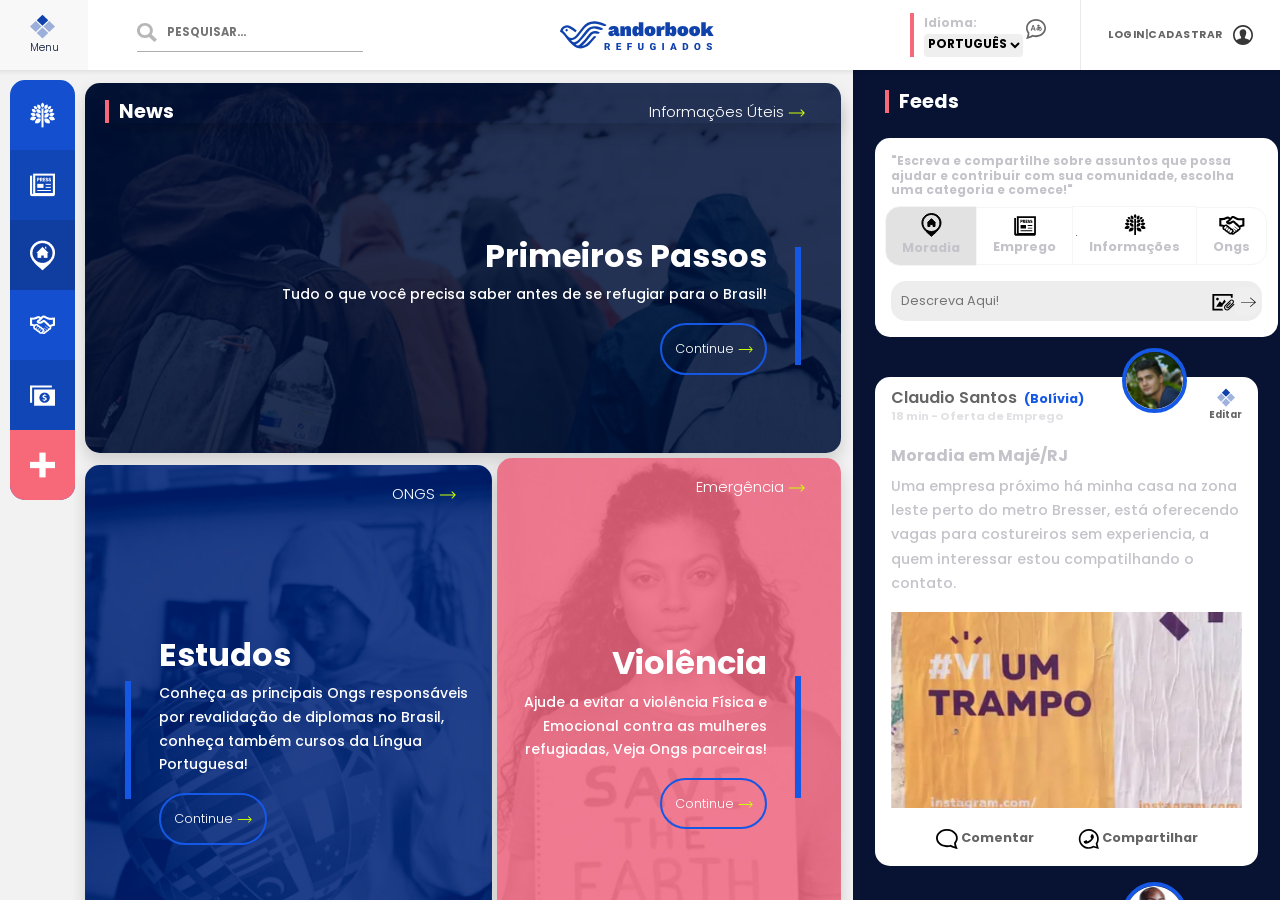
==== index.html @ 61872779 "save" ====
<!DOCTYPE html>
<html lang="pt-br">

<head>
    <meta charset="UTF-8">
    <meta http-equiv="X-UA-Compatible" content="IE=edge">
    <meta name="viewport" content="width=device-width, initial-scale=1.0">

    <link rel="icon" href="img/logotipo-icon.svg" type="image/x-icon">

    <!-- Bootstrap -->
    <script src="https://cdn.jsdelivr.net/npm/bootstrap@5.1.3/dist/js/bootstrap.min.js"
        integrity="sha384-QJHtvGhmr9XOIpI6YVutG+2QOK9T+ZnN4kzFN1RtK3zEFEIsxhlmWl5/YESvpZ13"
        crossorigin="anonymous"></script>
    <link href="https://cdn.jsdelivr.net/npm/bootstrap@5.1.3/dist/css/bootstrap.min.css" rel="stylesheet"
        integrity="sha384-1BmE4kWBq78iYhFldvKuhfTAU6auU8tT94WrHftjDbrCEXSU1oBoqyl2QvZ6jIW3" crossorigin="anonymous">

    <link href="css/style.css" rel="stylesheet" />
    <script src="js/script.js" defer></script>
    <title>AndorBook</title>
</head>

<body>
    <header>
        <!-- Nav do menu superior fixo -->
        <nav class="menu-top shadow-sm row fixed-top">

            <div class="col d-flex align-items-center">
                <div class="button-menu text-center">
                    <a onclick="btnMenu()" class="d-flex flex-column">
                        <img src="img/menu-topo.svg" width="25px">
                        <span>Menu</span>
                    </a>
                    <ul class="text-start">
                        <div class="d-flex btn-x justify-content-end">
                            <a onclick="btnClose()">
                                Fechar
                                <img src="img/closed.svg" width="15px" alt="Fechar">
                            </a>
                        </div>
                        <img src="img/logotipo-dark.svg" alt="">
                        <h4>Plataforma</h4>
                        <li><a href="">Home</a></li>
                        <li><a href="">Informações Úteis</a></li>
                        <li><a href="">Novas Postagens</a></li>
                        <li><a href="">Ongs Parceiras</a></li>
                        <li><a href="">Primeiros Passos</a></li>
                        <li><a href="">Contato</a></li>

                        <h4>Contas</h4>
                        <li><a href="">Login</a></li>
                        <li><a href="">Cadastrar</a></li>

                        <h4>Postagens</h4>
                        <li><a href="">Moradias</a></li>
                        <li><a href="">Empregos</a></li>
                        <li><a href="">Informações Úteis</a></li>
                        <li><a href="">Ongs Parceiras</a></li>

                        <h4>Onde Encontar</h4>
                        <li><a href="">Ongs</a></li>
                        <li><a href="">Documentacoes</a></li>
                        <li><a href="">Revalidaçoes</a></li>
                        <li><a href="">Minha Comunidade</a></li>

                    </ul>
                </div>
                <div class="space-search flex-fill">
                    <label for="search"><img src="img/search.svg" alt=""></label>
                    <input type="text" id="search" placeholder="PESQUISAR...">
                </div>
            </div>

            <div class="col d-flex align-items-center justify-content-center">
                <div class="logotype flex-fill text-center">
                    <a href=""><img src="img/logotipo.svg" alt="Logotipo Andor"></a>
                </div>
            </div>

            <div class="col d-flex align-items-center">

                <div class="flex-fill text-end">
                    <div class="linguage">
                        Idioma: <br>
                        <select class="form-select-sm" aria-label=".form-select-sm">
                            <option selected value="1">PORTUGUÊS</option>
                            <option value="2">INGLÊS</option>
                            <option value="3">ESPANHOL</option>
                        </select>
                        <img src="img/Lenguages.svg" alt="linguage">
                    </div>
                </div>

                <div class="login-register text-end">
                    <a href="login.html">LOGIN</a> | <a href="cadastrar.html">CADASTRAR</a>
                    <span><img src="img/usuario.svg" alt="login ou registrar"></span>
                </div>
            </div>

        </nav>

    </header>

    <!-- Container Geral -->
    <div class="container-fluid">
        <main class="row">
            <!-- Menu Lateral fixo -->
            <nav class="menu-right">
                <div class="button-bg one"><a href=""><img src="img/info uteis.png"></a></div>
                <div class="button-bg two"><a href=""><img src="img/empregos.png"></a></div>
                <div class="button-bg three"><a href=""><img src="img/moradia.png"></a></div>
                <div class="button-bg four"><a href=""><img src="img/ongs parceiras.png"></a></div>
                <div class="button-bg five"><a href=""><img src="img/doacao.png"></a></div>
                <div class="button-bg six"><a href=""><img src="img/Vector.png"></a></div>
                <ul class="d-flex flex-column justify-content-around">
                    <li>Informações Úteis</li>
                    <li>Empregos</li>
                    <li>Moradia</li>
                    <li>Ongs Parceiras</li>
                    <li>Doação</li>
                    <li>Emergência</li>
                </ul>
            </nav>

            <!-- Section dos Cards Informacoes uteis -->
            <section id="scrollbar" class="info-utels col-8">
                <h1 class="tit-home shadow">News</h1>
                <div class="d-flex align-items-center flex-wrap">
                    <article class="card flex-fill text-end w-100">
                        <img src="img/banner-4.jpg" class="card-img w-100 shadow" alt="">
                        <span class="card-img-overlay link-news">
                            <a href="#">
                                Informações Úteis
                                <img src="img/Arrow.svg" alt="">
                            </a>
                        </span>
                        <div class="card-img-overlay desc-banner-right">
                            <span class="risk-title-right"></span>
                            <h2 class="title-banner">Primeiros Passos</h2>
                            <p>Tudo o que você precisa saber
                                antes de se refugiar para o Brasil!</p>
                            <a href="#">Continue <img src="img/Arrow.svg" width="15px" alt=""></a>
                        </div>
                    </article>

                    <article class="card flex-fill">
                        <img src="img/banner-3.jpg" class="card-img w-100 h-100 shadow card-mh" alt="">
                        <span class="card-img-overlay link-news  text-end">
                            <a href="#">
                                ONGS
                                <img src="img/Arrow.svg" alt="">
                            </a>
                        </span>
                        <div class="card-img-overlay desc-banner-left text-start">
                            <span class="risk-title-left"></span>
                            <h2 class="title-banner">Estudos</h2>
                            <p>Conheça as principais Ongs responsáveis
                                por revalidação de diplomas no Brasil,
                                conheça também cursos da
                                Língua Portuguesa!</p>
                            <a href="#">Continue <img src="img/Arrow.svg" width="15px" alt=""></a>
                        </div>
                    </article>

                    <article class="card flex-fill text-end">
                        <img src="img/banner-2.jpg" class="card-img w-100 shadow card-mh" alt="">
                        <span class="card-img-overlay link-news">
                            <a href="#">
                                Emergência
                                <img src="img/Arrow.svg" alt="">
                            </a>
                        </span>
                        <div class="card-img-overlay desc-banner-right">
                            <span class="risk-title-blue"></span>
                            <h2 class="title-banner">Violência</h2>
                            <p>Ajude a evitar a violência Física
                                e Emocional contra as mulheres
                                refugiadas, Veja Ongs parceiras!</p>
                            <a href="#">Continue <img src="img/Arrow.svg" width="15px" alt=""></a>
                        </div>
                    </article>


                    <article class="card flex-fill w-100">
                        <img src="img/banner-1a.jpg" class="card-img w-100 shadow mb-6" alt="">
                        <span class="card-img-overlay link-news text-end">
                            <a href="#">
                                Informações Úteis
                                <img src="img/Arrow.svg" alt="">
                            </a>
                        </span>
                        <div class="card-img-overlay desc-banner-left">
                            <span class="risk-title-left"></span>
                            <h2 class="title-banner">Cidadania</h2>
                            <p>Saiba do que é necessário no Brasil para
                                tirar um documento de Dupla-Cidadania!</p>
                            <a href="#">Continue <img src="img/Arrow.svg" width="15px" alt=""></a>
                        </div>
                    </article>
                </div>
            </section>

            <!-- Section dos Feeds Gerais -->
            <section id="scrollbar" class="feeds col">
                <h1 class="tit-home">Feeds</h1>

                <div class="d-flex align-items-center flex-wrap">

                    <!-- Novas Postagens-->
                    <div class="new-post p-3 d-flex flex-column  justify-content-center">
                        <h3>
                            "Escreva e compartilhe sobre assuntos que possa ajudar e contribuir
                            com sua comunidade, escolha uma categoria e comece!"
                        </h3>

                        <!-- Radio de selecao da categoria da nova postagem -->
                        <form action="" method="post">
                            <div class="switch-field">
                                <input type="radio" id="radio-three" name="post-tema" value="yes" checked />
                                <label for="radio-three"><img src="img/moradia.svg" alt="" srcset=""> Moradia</label>

                                <input type="radio" id="radio-four" name="post-tema" value="maybe" />
                                <label for="radio-four"><img src="img/empregos.svg" alt="" srcset=""> Emprego</label>

                                <input type="radio" id="radio-five" name="post-tema" value="no" />
                                <label for="radio-five"><img src="img/info-uteis.svg" alt="" srcset="">
                                    Informações</label>

                                <input type="radio" id="radio-six" name="post-tema" value="no" />
                                <label for="radio-six"><img src="img/ongs-parceiras.svg" alt="" srcset=""> Ongs</label>
                            </div>

                            <!-- Botao e input de enviar nova postagem com ou sem imagem-->
                            <div class="d-flex">
                                <input type="text" class="d-flex flex-fill" placeholder="Descreva Aqui!"
                                    aria-label="Descreva Aqui!" aria-describedby="button-addon4">
                                <div class="d-flex btn-up align-items-center">
                                    <label for="upload-post"><img src="/img/src-image.svg" alt=""></label>
                                    <input type="file" name="upload-post" id="upload-post">
                                    <button type="submit"><img src="img/arrow-3.svg" width="15px" alt=""></button>
                                </div>
                            </div>
                        </form>

                    </div>

                    <!-- Postagem Única 1-->
                    <article class="feed-unique p-3 d-flex flex-column">
                        <div class="avatar-profile">
                            <a href=""><img src="img/avatar-profile-2.png" alt=""></a>
                        </div>
                        <div class="post-profile d-flex flex-fill flex-wrap justify-content-between">
                            <div class="d-flex flex-column">
                                <h4><a href="">Claudio Santos</a><span><a href="">(Bolívia)</a></span></h4>
                                <div class="post-profile-cat">
                                    <span>18 min</span> -
                                    <span>Oferta de Emprego</span>
                                </div>
                            </div>
                            <div class="edit-post d-flex flex-column align-items-center">
                                <img src="img/menu-topo.svg" alt="" width="18px">
                                <a href="">Editar</a>
                            </div>
                        </div>
                        <div class="description-profile">
                            <h3>Moradia em Majé/RJ</h3>
                            <p>Uma empresa próximo há minha casa na zona leste perto do metro Bresser,
                                está oferecendo vagas para costureiros sem experiencia,
                                a quem interessar estou compatilhando o contato.</p>

                            <div class="post-img d-flex flex-fill mb-3 align-items-center">
                                <img src="img/post-imag-1.jpg" width="100%" alt="">
                            </div>
                            <div class="d-flex justify-content-evenly">
                                <span><a href=""><img src="img/icon-comment.svg" alt=""> Comentar</a></span>
                                <span><a href=""><img src="img/icon-whatsapp.svg" alt=""> Compartilhar</a></span>
                            </div>
                        </div>
                    </article>

                    <!-- Postagem Única 2-->
                    <article class="feed-unique p-3 d-flex flex-column">
                        <div class="avatar-profile">
                            <a href=""><img src="img/avatar-profile-1.png" alt=""></a>
                        </div>
                        <div class="post-profile d-flex flex-fill justify-content-between">
                            <div class="d-flex flex-column">
                                <h4><a href="">Fernando Cabral</a><span><a href="">(Angola)</a></span></h4>
                                <div class="post-profile-cat">
                                    <span>18 min</span> -
                                    <span>Oferta de Emprego</span>
                                </div>
                            </div>
                            <div class="edit-post d-flex flex-column align-items-center">
                                <img src="img/menu-topo.svg" alt="" width="18px">
                                <a href="">Editar</a>
                            </div>
                        </div>
                        <div class="description-profile">
                            <h3>Emprego em Leblon/RJ</h3>
                            <p>Uma empresa próximo há minha casa na zona leste perto do metro Bresser,
                                está oferecendo vagas para costureiros sem experiencia,
                                a quem interessar estou compatilhando o contato.</p>

                            <div class="post-img d-flex flex-fill mb-3 align-items-center">
                                <img src="img/post-imag-1.jpg" width="100%" alt="">
                            </div>
                            <div class="d-flex justify-content-evenly">
                                <span><a href=""><img src="img/icon-comment.svg" alt=""> Comentar</a></span>
                                <span><a href=""><img src="img/icon-whatsapp.svg" alt=""> Compartilhar</a></span>
                            </div>
                        </div>
                    </article>

                </div>
            </section>
        </main>
    </div>

    <!-- Rodapé da página -->
    <footer class="text-center">AndorBook - Todos os Direitos reservados 2022</footer>
</body>

</html>
---- css/style.css ----
@import url('https://fonts.googleapis.com/css?family=Poppins:400,500,600,700,800,900');

h1,h2,h3 {
    font-weight: bold;
}

#scrollbar{
    height: 100vh;
    overflow: auto;

}

::-webkit-scrollbar{
    background-color: #fff;
    width: 5px;
    height: 5px;
}

::-webkit-scrollbar-thumb{
    background-color:#1558E5;
    border-radius: 0;
}

a {
    text-decoration: none;
    color: rgba(0, 0, 0, 0.603);
    transition: 250ms;
}

textarea:focus, input:focus, select:focus {
    box-shadow: 0 0 0 0;
    border: 0 none;
    outline: 0;
} 

li {
    list-style-type: none;
}


.container-fluid {
    padding-top: 70px;
    position: fixed;
}

/* Menu do topo fixo */
.menu-top{
    background:#fff;
}

/*Botao menu na area do menu topo*/
.button-menu {
    width: 88px;
    height: 70px;
    background-color: #c4c4c420;
    display: flex;
    align-items: center;
    justify-content: center;
    flex-direction: column;
    transition: ease-in-out 250ms;
    cursor: pointer;
}

.btn-x {
    font-size: 0.5rem;
    color: #fff;
    position: relative;
    top: -30px;
    right: -30px;
    height: 30px;
}

.button-menu ul{
    position: absolute;
    height: 100vh;
    background-color: #02091fd3;
    backdrop-filter: blur(5px);
    top: 0;
    left:-100%;
    padding: 2rem;
    z-index: 999;
    overflow: auto;
    transition: ease-in-out 2s;
}

.button-menu h4{
    font-weight: bold;
    font-size: 1.3rem;
    color:rgb(0, 102, 255);
    margin: 1rem 0.5rem;
}

.button-menu a{
    color: #fff;
    font-size: 0.9rem;
    margin: 1rem
}

.button-menu span{
    font-size: 0.7em;
    color:#081333;   
}

.login-register {
    width: 200px;
    padding-right: 25px;
    padding-left: 25px;
    font-style: normal;
    font-weight: bold;
    font-size: 0.7em;
    line-height: 14px;
    letter-spacing: 0.05em;
    color: rgba(0, 0, 0, 0.5);
    height: 100%;
    align-items: center;
    justify-content: center;
    display: flex;
    border-left: 1px rgb(233, 233, 233) solid;
}

.login-register img{
    margin-left: 10px;
}

.linguage {
    float: right;
    text-align: left;
    font-size: 12px;
    font-weight: bold;
    border-left: 4px solid #F76879;
    padding-left:10px;
    margin-right: 30px;
    min-width: 140px;
}

.linguage img {
    bottom: 15px;
    position: relative;
}

.space-search input{
    border: 0px;
    border-bottom:1px #adadad solid;
    width: 70%;
    padding-left: 30px;
    padding-bottom: 8px;
    margin-left: 25px;
    font-size: 0.75em;
    font-weight: bold;
    color: #adadad;
    
}

.space-search label{
    position: relative;
    left: 49px;
}


/* Menu lateral fixo */
.menu-right {
    position: fixed;
    margin: 10px 0 0 0;
    padding: 0;
    width: 65px;
    left: 10px;
    background: #1558E5;
    border-radius: 15px;
    color: rgb(255, 255, 255);
    display: flex;
    flex-direction: column;
    z-index: 999;
    transition: ease-in-out 250ms;
}

.menu-right:hover {
    width: 230px;   
}

.menu-right ul {
    width: 160px;
    height: 100%;
    position: absolute;
    /*backdrop-filter: blur(20px);*/
    left: -200px;
    border-bottom-right-radius: 15px;
    border-top-right-radius: 15px;
    padding-left: 10px;
}

.menu-right:hover ul {
    left: 65px;
    transition: ease-in-out 250ms;
}

.menu-right:hover .button-bg  {
    width: 230px;
}


/* Menu Lateral - Botaoes */
.button-bg a {
    width: 100%;
    display: flex;
    height: 70px;
    align-items: center;
    justify-content: flex-start;
    transition: ease-in-out 250ms;
    padding-left: 20px;
}

.button-bg a:hover {
    background: rgba(0, 0, 0, 0.356);
    transition: ease-in-out 250ms;
}

.button-bg.one a:hover {
    border-start-start-radius: 15px;
    border-start-end-radius: 15px;
}

.button-bg.one{
    background: rgba(0, 0, 0, 0.1);
    border-start-start-radius: 15px;
    border-start-end-radius: 15px;
}

.button-bg.two{
    background: rgba(0, 0, 0, 0.2);
}

.button-bg.three{
    background: rgba(0, 0, 0, 0.3);
}

.button-bg.four{
    background: rgba(0, 0, 0, 0.1);
}

.button-bg.five{
    background: rgba(0, 0, 0, 0.2);
}

.button-bg.six{
    background: #F76879;
    border-end-end-radius: 15px;
    border-end-start-radius: 15px;
}

.button-bg.six a:hover {
    border-end-end-radius: 15px;
    border-end-start-radius: 15px;
}

.button-bg span{
    width: 240px;
    top: 0;
    left: 60px;
    position: absolute;
    margin:0;
    height: 70px;
    align-items: center;
    justify-content: center;
    display: flex;
    border-radius: 0px 0px 15px 0;
    background: #0d4accf5;
    display: none;
}


/*Coluna 1 - News informacoes uteis */
.info-utels{
    padding-top: 10px;
    padding-left: 85px;
    background-color: #F2F2F2;
    max-width: 1100px;
    padding-bottom: 80px;
    margin: 0 auto;
}

.info-utels .d-flex{
    gap:5px;
}

.info-utels img{
    border-radius: 15px;
}

.card-mh {
    max-height: 600px;
}

.card {
    min-width: 0;
    background-color: rgba(255, 255, 255, 0);
    background-clip: border-box;
    border: 0px ;
    border-radius: 0rem;
}

.desc-banner-right {
    color: #fff;
    display: flex;
    justify-content: center;
    align-items: flex-end;
    flex-direction: column;
    margin-right: 40px;
    padding-right: 34px;
    margin-top: 10%;
}

.desc-banner-right a{
    color: #fff;
    padding: 0.8rem;
    border: 2px solid #1558E5;
    font-size: 0.8rem;
    border-radius: 35px ;
}

.desc-banner-right a:hover{
    color: #fff;
    padding: 0.8rem;
    border: 2px solid #ffffff;
    font-size: 0.8rem;
    border-radius: 35px ;
    box-shadow: 0px 0px 5px rgba(255, 255, 255, 0.377);
}

.desc-banner-left {
    color: #fff;
    display: flex;
    justify-content: center;
    align-items: flex-start;
    flex-direction: column;
    margin-left: 40px;
    padding-left: 34px;
    margin-top: 10%;
}

.desc-banner-left a{
    color: #fff;
    padding: 0.8rem;
    border: 2px solid #1558E5;
    font-size: 0.8rem;
    border-radius: 35px ;
}

.desc-banner-left a:hover{
    color: #fff;
    padding: 0.8rem;
    border: 2px solid #ffffff;
    font-size: 0.8rem;
    border-radius: 35px ;
    box-shadow: 0px 0px 5px rgba(255, 255, 255, 0.377);
}

.link-news {
    color: #fff;
    margin-right: 20px;
}

.link-news a{
    color: #fff;
}

.risk-title-right{
    width: 6px;
    height: 40%;
    background: #1558E5;
    position: absolute;
    right: 0px;
}

.risk-title-blue{
    width: 6px;
    height: 25%;
    background: #1558E5;
    position: absolute;
    right: 0px;
}

.risk-title-left {
    width: 6px;
    height: 25%;
    background: #1558E5;
    position: absolute;
    left: 0px;
}

.form-select-sm {
    padding-left: 0px;
    padding-top: 0px;
    font-size: .75rem;
    border: 0px;
    font-weight: bold;
}

/*Coluna 2 - Area dos feeds*/
.feeds{
    background-color: #081333;
    padding-bottom: 80px;
}

.tit-home {
    font-size: 1.3em;
    font-weight: bold;
    padding-left: 10px;
    border-left: 4px solid #F76879;
    margin-left: 20px;
    position: relative;
    margin-top: 20px;
    margin-bottom: -40px;
    color: #fff;
    z-index: 998;
}


/* New-Post - Novas Postagens */
.new-post {
    background-color: #fff;
    width:100%;
    border-radius: 15px;
    margin: 65px 10px 20px 10px;
}

.new-post h3{
    font-size: 0.75rem;
}

.new-post ul{
    padding: 0;
    margin-top: 0.8rem;
    margin-bottom: 0.8rem;
}

.new-post li{
    /*list-style-type: none;*/
    font-size: 0.75em;
    font-weight: bold;
    color: #707070;
}

.new-post li img {
    vertical-align: middle;
    opacity: 0.7;
}

.new-post input{
    background-color: #ededed;
    border-radius: 15px;
    border: 0px;
    padding-left: 10px;
    font-size:0.8rem;
    height: 40px;
}

.new-post input:first-of-type {
	border-radius: 15px 0 0 15px;
}

.new-post input[type="file"]{
    display: none;
}

.new-post label{
    display: block;
    cursor: pointer;
}

.new-post button{
    border-bottom-right-radius: 15px;
    border-top-right-radius: 15px;
    border: 0px
}

.btn-new-post{
    position: absolute;
}
.btn-up{
    height: 40px;
    background-color: #ededed;
    border-bottom-right-radius: 15px;
    border-top-right-radius: 15px;
}


/* New-Post - Estilos da categoria de novas postagens*/
.switch-field {
    display: flex;
    margin-bottom: 15px;
    justify-content: center;
    flex-direction: row;
    align-items: center;
}

.switch-field input {
	position: absolute !important;
	height: 1px;
	width: 1px;
	border: 0;
	overflow: hidden;
}

.switch-field label {
	font-size: 0.8rem;
	text-align: center;
    padding: 0.4rem 1rem;
	transition: all 0.2s ease-in-out;
    font-weight: bold;
    border: 1px solid rgb(245, 245, 245);
    margin-left: -1px;
}

.switch-field label:hover {
	cursor: pointer;
}

.switch-field input:checked + label {
	background-color: #e2e2e2;
	box-shadow: none;
}

.switch-field label:first-of-type {
	border-radius: 15px 0 0 15px;
}

.switch-field label:last-of-type {
	border-radius: 0 15px 15px 0;
}

/* Postagens - Feeds Únicos */
.feed-unique {
    background-color: #fff;
    width: 100%;
    border-radius: 15px;
    margin: 20px 10px 25px 10px;
}

.avatar-profile{
    display: flex;
    position: relative;
    justify-content: center;
    margin-top: -45px;
    margin-left: 50%;
}

.avatar-profile img{ 
    border-radius: 50%;
    border: 4px solid #1558E5;
    width: 65px;
    height: 65px;
    transition: all 0.3s ease-in-out;
}
.avatar-profile img:hover{ 
    border: 4px solid #F76879;
    transition: all 0.2s ease-in-out;
}

.post-profile {
    position: relative;
    margin-top: -25px;
}

.post-profile h4{
    font-size: 1rem;
    margin: 0;
}

.post-profile h4 span a{
    font-size: 0.8rem;
    color: #1558E5;
    margin-left: 7px;
    font-weight: bold;
}

.post-profile-cat{
    font-size: 0.7rem;
    opacity: 0.5;
    font-weight: bold;
}

.description-profile {
    margin-top: 20px;

}

.description-profile h3{
    font-size: 1rem;
}

.description-profile p{
    font-size: 0.9rem;
}

.description-profile a{
    font-size: 0.8rem;
    font-weight: bold;
}

.edit-post {
    font-size: 0.6rem;
    font-weight: bold;
}

@media screen and (max-width: 1200px) {
    /*Feed*/
    .switch-field {
        flex-wrap: wrap;
    }

    .switch-field label:first-of-type {
        border-radius: 0px;
    }

    .switch-field label:last-of-type {
        border-radius: 0px;
    }

    .switch-field label {
       height: 40px;
       min-width: 49%;
    }

}

@media screen and (max-width: 900px) {
    /*Feed*/
    .switch-field label {
       height: 40px;
       min-width: 100%;
    }

}

@media screen and (max-width: 700px) {
    /*menu*/
    .space-search {
        display: none;
    }
    .linguage {
        display: none;
    }
    .menu-top{
        flex-wrap: nowrap;
    }
    .login-register {
        width: 0;
        padding-right: 35px;
        padding-left: 0px;
        height: 100%;
        border-left: 0px;
        color: #fff;
    }
    .login-register a{
        display: none;
        
    }

    /*Feed*/
    .feeds {
       display: none;
       padding-bottom: 80px;
    }

    /*menu topo*/
    .button-menu {
        width: 70px;
        height: 100%;
    }

    /*menu lateral*/
    .menu-right {
        margin: 0px;
        padding: 0px;
        width: 100%;
        bottom: 0px;
        left: 0px;
        display: flex;
        flex-direction: row;
        background: rgb(6, 64, 223);
        border-radius: 0px;
    }

    .risk-title-left {
        height: 50%;
    }

    .risk-title-right {
        height: 50%;
    }

    .menu-right ul{
        display: none;
    }

    .button-bg a {
        width: 16.66vw;
        display: flex;
        height: 10vh;
        align-items: center;
        justify-content: center;
        padding-left: 0;
    }

    .button-bg.six{
        border-end-end-radius: 0px;
        border-end-start-radius: 0px;
        border-start-end-radius: 0px;
    }

    .button-bg.one{
        border-start-start-radius: 0px;
        border-start-end-radius: 0px;
    }

    .info-utels {
        padding-top: 10px;
        padding-left: 10px;
        padding-bottom: 140px;
    }

    .col-8 {
        width: 100%;
    }

    .card-img{
        min-height: 250px;
    }

}

/*Tela de login e cadastro*/

body{
	font-family: 'Poppins', sans-serif;
	font-weight: 300;
	font-size: 15px;
	line-height: 1.7;
	color: #c4c3ca;
	background-color: #1f2029;
	overflow-x: hidden;
}
a {
	cursor: pointer;
    transition: all 200ms linear;
}
a:hover {
	text-decoration: none;
}
.link {
  color: #c4c3ca;
}
.link:hover {
  color: #ffeba7;
}
p {
  font-weight: 500;
  font-size: 14px;
  line-height: 1.7;
}
h4 {
  font-weight: 600;
}
.Login{
  position: relative;
  left: 25px;
  text-transform: uppercase;
  font-weight: 700;
}
.Cadastro{
    margin-left: 50px;
    text-transform: uppercase;
    font-weight: 700;
  }
.section{
  position: relative;
  width: 100%;
  display: block;
}
.full-height{
  min-height: 100vh;
}
[type="checkbox"]:checked,
[type="checkbox"]:not(:checked){
  position: absolute;
  left: -9999px;
}
.checkbox:checked + label,
.checkbox:not(:checked) + label{
  position: relative;
  display: block;
  text-align: center;
  width: 68px;
  height: 16px;
  border-radius: 8px;
  padding: 0;
  margin: 10px auto;
  cursor: pointer;
  background-color: #ffeba7;
}
.checkbox:checked + label:before,
.checkbox:not(:checked) + label:before{
  position: absolute;
  display: block;
  width: 36px;
  height: 36px;
  border-radius: 50%;
  color: #ffeba7;
  background-color: #102770;
  font-family: 'unicons';
  content: '\21E8';
  transform: rotate(226deg);
  z-index: 20;
  top: -10px;
  left: -10px;
  line-height: 32px;
  text-align: center;
  font-size: 24px;
  transition: all 0.5s cubic-bezier(0.39, 0.58, 0.57, 1);
}
.checkbox:checked + label:before {
  transform: translateX(44px) rotate(295deg);
}
.cadastro .checkbox:checked + label:before,
.cadastro .checkbox:not(:checked) + label:before{
  position: absolute;
  display: block;
  width: 36px;
  height: 36px;
  border-radius: 50%;
  color: #ffeba7;
  background-color: #102770;
  font-family: 'unicons';
  content: '\21E8';
  transform: rotate(226deg);
  z-index: 20;
  top: -10px;
  left: 38px; /*Esse*/
  line-height: 32px;
  text-align: center;
  font-size: 24px;
  transition: all 0.5s cubic-bezier(0.39, 0.58, 0.57, 1);
}

.card-3d-wrap {
  position: relative;
  width: 440px;
  max-width: 100%;
  height: 400px;
  -webkit-transform-style: preserve-3d;
  transform-style: preserve-3d;
  perspective: 800px;
  margin-top: 60px;
}
.card-3d-wrapper {
  width: 100%;
  height: 100%;
  position:absolute;    
  top: -30px;
  left: 0;  
  -webkit-transform-style: preserve-3d;
  transform-style: preserve-3d;
  transition: all 600ms ease-out; 
}
.card-front, .card-back {
  width: 100%;
  height: 90%;
  background-color: #2a2b38;
  background-image: url('https://s3-us-west-2.amazonaws.com/s.cdpn.io/1462889/pat.svg');
  background-position: bottom center;
  background-repeat: no-repeat;
  background-size: 300%;
  position: absolute;
  border-radius: 6px;
  left: 0;
  top: 0;
  -webkit-transform-style: preserve-3d;
  transform-style: preserve-3d;
  -webkit-backface-visibility: hidden;
  -moz-backface-visibility: hidden;
  -o-backface-visibility: hidden;
  backface-visibility: hidden;
}
.card-back {
  transform: rotateY(180deg);
}
.checkbox:checked ~ .card-3d-wrap .card-3d-wrapper {
  transform: rotateY(180deg);
}
.center-wrap{
  position: absolute;
  width: 100%;
  padding: 0 35px;
  top: 50%;
  left: 0;
  transform: translate3d(0, -50%, 35px) perspective(100px);
  z-index: 20;
  display: block;
}


.form-group{ 
  position: relative;
  display: block;
    margin: 0;
    padding: 0;
}
.form-style {
  padding: 13px 20px;
  padding-left: 55px;
  height: 48px;
  width: 100%;
  font-weight: 500;
  border-radius: 4px;
  font-size: 14px;
  line-height: 22px;
  letter-spacing: 0.5px;
  outline: none;
  color: #c4c3ca;
  background-color: #1f2029;
  border: none;
  -webkit-transition: all 200ms linear;
  transition: all 200ms linear;
  box-shadow: 0 4px 8px 0 rgba(21,21,21,.2);
}
.form-style:focus,
.form-style:active {
  border: none;
  outline: none;
  box-shadow: 0 4px 8px 0 rgba(21,21,21,.2);
}
.input-icon {
  position: absolute;
  top: 0;
  left: 18px;
  height: 48px;
  font-size: 24px;
  line-height: 48px;
  text-align: left;
  color: #ffeba7;
  -webkit-transition: all 200ms linear;
    transition: all 200ms linear;
}

.form-group input:-ms-input-placeholder  {
  color: #c4c3ca;
  opacity: 0.7;
  -webkit-transition: all 200ms linear;
    transition: all 200ms linear;
}
.form-group input::-moz-placeholder  {
  color: #c4c3ca;
  opacity: 0.7;
  -webkit-transition: all 200ms linear;
    transition: all 200ms linear;
}
.form-group input:-moz-placeholder  {
  color: #c4c3ca;
  opacity: 0.7;
  -webkit-transition: all 200ms linear;
    transition: all 200ms linear;
}
.form-group input::-webkit-input-placeholder  {
  color: #c4c3ca;
  opacity: 0.7;
  -webkit-transition: all 200ms linear;
    transition: all 200ms linear;
}
.form-group input:focus:-ms-input-placeholder  {
  opacity: 0;
  -webkit-transition: all 200ms linear;
    transition: all 200ms linear;
}
.form-group input:focus::-moz-placeholder  {
  opacity: 0;
  -webkit-transition: all 200ms linear;
    transition: all 200ms linear;
}
.form-group input:focus:-moz-placeholder  {
  opacity: 0;
  -webkit-transition: all 200ms linear;
    transition: all 200ms linear;
}
.form-group input:focus::-webkit-input-placeholder  {
  opacity: 0;
  -webkit-transition: all 200ms linear;
    transition: all 200ms linear;
}

.btn{  
  border-radius: 4px;
  height: 44px;
  font-size: 13px;
  font-weight: 600;
  text-transform: uppercase;
  -webkit-transition : all 200ms linear;
  transition: all 200ms linear;
  padding: 0 30px;
  letter-spacing: 1px;
  display: -webkit-inline-flex;
  display: -ms-inline-flexbox;
  display: inline-flex;
  -webkit-align-items: center;
  -moz-align-items: center;
  -ms-align-items: center;
  align-items: center;
  -webkit-justify-content: center;
  -moz-justify-content: center;
  -ms-justify-content: center;
  justify-content: center;
  -ms-flex-pack: center;
  text-align: center;
  border: none;
  background-color: #ffeba7;
  color: #102770;
  box-shadow: 0 8px 24px 0 rgba(255,235,167,.2);
}
.btn:active,
.btn:focus{  
  background-color: #102770;
  color: #ffeba7;
  box-shadow: 0 8px 24px 0 rgba(16,39,112,.2);
}
.btn:hover{  
  background-color: #102770;
  color: #ffeba7;
  box-shadow: 0 8px 24px 0 rgba(16,39,112,.2);
}




.logo {
	position: absolute;
	top: 30px;
	right: 30px;
	display: block;
	z-index: 100;
	transition: all 250ms linear;
}
.logo img {
	height: 26px;
	width: auto;
	display: block;
}
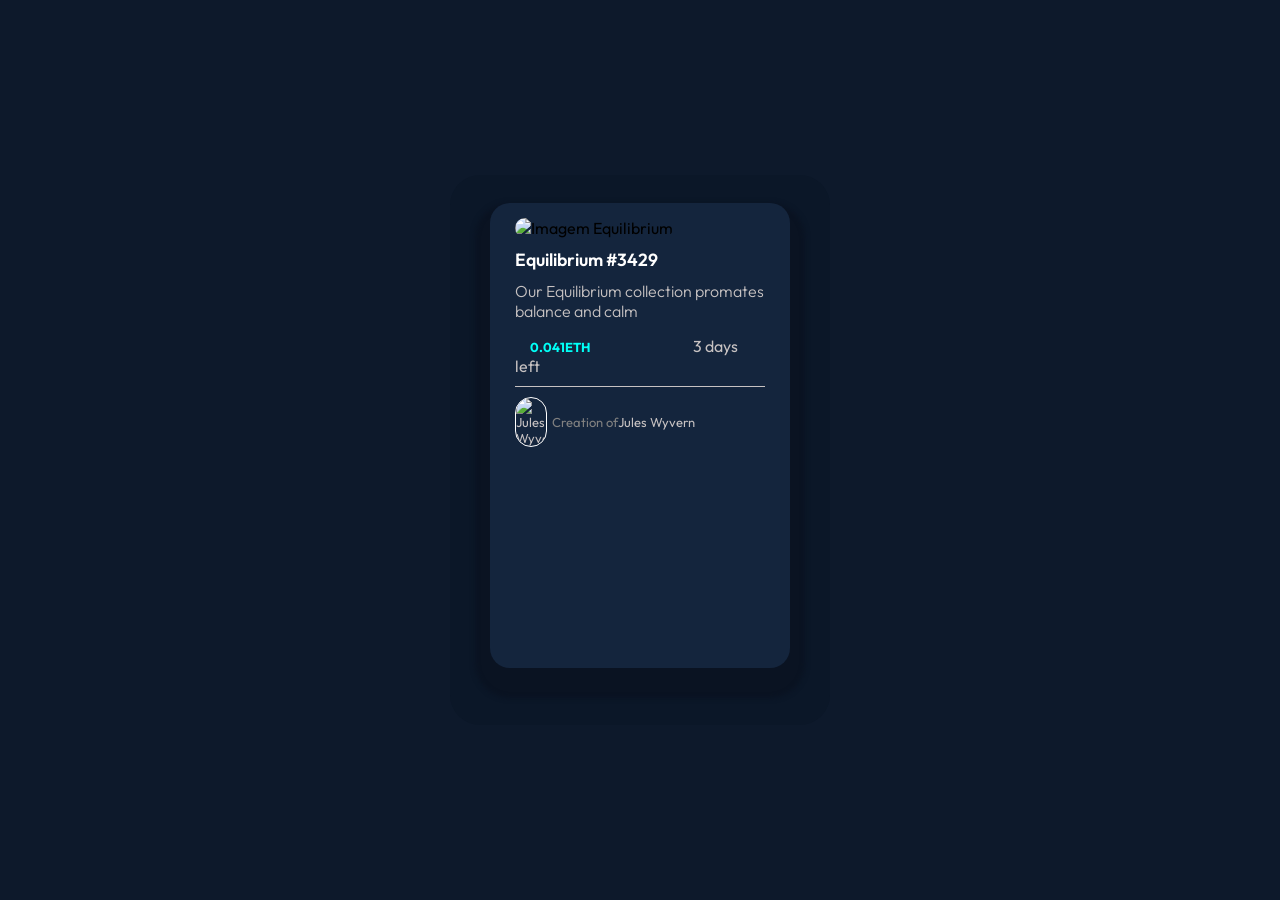
==== commit 17bf2832: "Add files via upload" ====
--- a/index.html
+++ b/index.html
@@ -1,324 +1,33 @@
 <!DOCTYPE html>
-<html lang="pt-br">
+<html lang="pt">
+    <head>
+        <meta charset="UTF-8">
+        <meta http-equiv="X-UA-Compatible" content="IE=edge">
+        <meta name="viewport" content="width=device-width, initial-scale=1.0">
+        <meta name="author" content="Christian">
+        <meta name="description" content="Exercicio de htmle css">
+        <meta name="keywords" content="HTML, CSS, card">
+        <link rel="shortcut icon" href="images/card.png" type="image/x-icon">
+        <link rel="stylesheet" href="style.css">
+        <title>Preview-card</title>
+    </head>
+    <body>
+        <main>
+            <div id="back-card">
+                <div id="card">
+                    <section class="centralizar">
+                        <img src="images/image-equilibrium.jpg" alt="Imagem Equilibrium">
 
-<head>
-    <meta charset="UTF-8">
-    <meta http-equiv="X-UA-Compatible" content="IE=edge">
-    <meta name="viewport" content="width=device-width, initial-scale=1.0">
+                        <h1>Equilibrium #3429</h1>
 
-    <link rel="icon" href="img/logotipo-icon.svg" type="image/x-icon">
+                        <p id="conteudo">Our Equilibrium collection promates balance and calm</p>
 
-    <!-- Bootstrap -->
-    <script src="https://cdn.jsdelivr.net/npm/bootstrap@5.1.3/dist/js/bootstrap.min.js"
-        integrity="sha384-QJHtvGhmr9XOIpI6YVutG+2QOK9T+ZnN4kzFN1RtK3zEFEIsxhlmWl5/YESvpZ13"
-        crossorigin="anonymous"></script>
-    <link href="https://cdn.jsdelivr.net/npm/bootstrap@5.1.3/dist/css/bootstrap.min.css" rel="stylesheet"
-        integrity="sha384-1BmE4kWBq78iYhFldvKuhfTAU6auU8tT94WrHftjDbrCEXSU1oBoqyl2QvZ6jIW3" crossorigin="anonymous">
+                        <p id="bottom"><span id="left">0.041ETH</span><span id="right">3 days left</span></p>
 
-    <link href="css/style.css" rel="stylesheet" />
-    <script src="js/script.js" defer></script>
-    <title>AndorBook</title>
-</head>
-
-<body>
-    <header>
-        <!-- Nav do menu superior fixo -->
-        <nav class="menu-top shadow-sm row fixed-top">
-
-            <div class="col d-flex align-items-center">
-                <div class="button-menu text-center">
-                    <a onclick="btnMenu()" class="d-flex flex-column">
-                        <img src="img/menu-topo.svg" width="25px">
-                        <span>Menu</span>
-                    </a>
-                    <ul class="text-start">
-                        <div class="d-flex btn-x justify-content-end">
-                            <a onclick="btnClose()">
-                                Fechar
-                                <img src="img/closed.svg" width="15px" alt="Fechar">
-                            </a>
-                        </div>
-                        <img src="img/logotipo-dark.svg" alt="">
-                        <h4>Plataforma</h4>
-                        <li><a href="">Home</a></li>
-                        <li><a href="">Informações Úteis</a></li>
-                        <li><a href="">Novas Postagens</a></li>
-                        <li><a href="">Ongs Parceiras</a></li>
-                        <li><a href="">Primeiros Passos</a></li>
-                        <li><a href="">Contato</a></li>
-
-                        <h4>Contas</h4>
-                        <li><a href="">Login</a></li>
-                        <li><a href="">Cadastrar</a></li>
-
-                        <h4>Postagens</h4>
-                        <li><a href="">Moradias</a></li>
-                        <li><a href="">Empregos</a></li>
-                        <li><a href="">Informações Úteis</a></li>
-                        <li><a href="">Ongs Parceiras</a></li>
-
-                        <h4>Onde Encontar</h4>
-                        <li><a href="">Ongs</a></li>
-                        <li><a href="">Documentacoes</a></li>
-                        <li><a href="">Revalidaçoes</a></li>
-                        <li><a href="">Minha Comunidade</a></li>
-
-                    </ul>
-                </div>
-                <div class="space-search flex-fill">
-                    <label for="search"><img src="img/search.svg" alt=""></label>
-                    <input type="text" id="search" placeholder="PESQUISAR...">
+                        <p id="space-avatar"><img src="images/image-avatar.png" alt="Jules Wyvern" id="avatar"><span id="gray">Creation of</span> Jules Wyvern</p>
+                    </section>
                 </div>
             </div>
-
-            <div class="col d-flex align-items-center justify-content-center">
-                <div class="logotype flex-fill text-center">
-                    <a href=""><img src="img/logotipo.svg" alt="Logotipo Andor"></a>
-                </div>
-            </div>
-
-            <div class="col d-flex align-items-center">
-
-                <div class="flex-fill text-end">
-                    <div class="linguage">
-                        Idioma: <br>
-                        <select class="form-select-sm" aria-label=".form-select-sm">
-                            <option selected value="1">PORTUGUÊS</option>
-                            <option value="2">INGLÊS</option>
-                            <option value="3">ESPANHOL</option>
-                        </select>
-                        <img src="img/Lenguages.svg" alt="linguage">
-                    </div>
-                </div>
-
-                <div class="login-register text-end">
-                    <a href="login.html">LOGIN</a> | <a href="cadastrar.html">CADASTRAR</a>
-                    <span><img src="img/usuario.svg" alt="login ou registrar"></span>
-                </div>
-            </div>
-
-        </nav>
-
-    </header>
-
-    <!-- Container Geral -->
-    <div class="container-fluid">
-        <main class="row">
-            <!-- Menu Lateral fixo -->
-            <nav class="menu-right">
-                <div class="button-bg one"><a href=""><img src="img/info uteis.png"></a></div>
-                <div class="button-bg two"><a href=""><img src="img/empregos.png"></a></div>
-                <div class="button-bg three"><a href=""><img src="img/moradia.png"></a></div>
-                <div class="button-bg four"><a href=""><img src="img/ongs parceiras.png"></a></div>
-                <div class="button-bg five"><a href=""><img src="img/doacao.png"></a></div>
-                <div class="button-bg six"><a href=""><img src="img/Vector.png"></a></div>
-                <ul class="d-flex flex-column justify-content-around">
-                    <li>Informações Úteis</li>
-                    <li>Empregos</li>
-                    <li>Moradia</li>
-                    <li>Ongs Parceiras</li>
-                    <li>Doação</li>
-                    <li>Emergência</li>
-                </ul>
-            </nav>
-
-            <!-- Section dos Cards Informacoes uteis -->
-            <section id="scrollbar" class="info-utels col-8">
-                <h1 class="tit-home shadow">News</h1>
-                <div class="d-flex align-items-center flex-wrap">
-                    <article class="card flex-fill text-end w-100">
-                        <img src="img/banner-4.jpg" class="card-img w-100 shadow" alt="">
-                        <span class="card-img-overlay link-news">
-                            <a href="#">
-                                Informações Úteis
-                                <img src="img/Arrow.svg" alt="">
-                            </a>
-                        </span>
-                        <div class="card-img-overlay desc-banner-right">
-                            <span class="risk-title-right"></span>
-                            <h2 class="title-banner">Primeiros Passos</h2>
-                            <p>Tudo o que você precisa saber
-                                antes de se refugiar para o Brasil!</p>
-                            <a href="#">Continue <img src="img/Arrow.svg" width="15px" alt=""></a>
-                        </div>
-                    </article>
-
-                    <article class="card flex-fill">
-                        <img src="img/banner-3.jpg" class="card-img w-100 h-100 shadow card-mh" alt="">
-                        <span class="card-img-overlay link-news  text-end">
-                            <a href="#">
-                                ONGS
-                                <img src="img/Arrow.svg" alt="">
-                            </a>
-                        </span>
-                        <div class="card-img-overlay desc-banner-left text-start">
-                            <span class="risk-title-left"></span>
-                            <h2 class="title-banner">Estudos</h2>
-                            <p>Conheça as principais Ongs responsáveis
-                                por revalidação de diplomas no Brasil,
-                                conheça também cursos da
-                                Língua Portuguesa!</p>
-                            <a href="#">Continue <img src="img/Arrow.svg" width="15px" alt=""></a>
-                        </div>
-                    </article>
-
-                    <article class="card flex-fill text-end">
-                        <img src="img/banner-2.jpg" class="card-img w-100 shadow card-mh" alt="">
-                        <span class="card-img-overlay link-news">
-                            <a href="#">
-                                Emergência
-                                <img src="img/Arrow.svg" alt="">
-                            </a>
-                        </span>
-                        <div class="card-img-overlay desc-banner-right">
-                            <span class="risk-title-blue"></span>
-                            <h2 class="title-banner">Violência</h2>
-                            <p>Ajude a evitar a violência Física
-                                e Emocional contra as mulheres
-                                refugiadas, Veja Ongs parceiras!</p>
-                            <a href="#">Continue <img src="img/Arrow.svg" width="15px" alt=""></a>
-                        </div>
-                    </article>
-
-
-                    <article class="card flex-fill w-100">
-                        <img src="img/banner-1a.jpg" class="card-img w-100 shadow mb-6" alt="">
-                        <span class="card-img-overlay link-news text-end">
-                            <a href="#">
-                                Informações Úteis
-                                <img src="img/Arrow.svg" alt="">
-                            </a>
-                        </span>
-                        <div class="card-img-overlay desc-banner-left">
-                            <span class="risk-title-left"></span>
-                            <h2 class="title-banner">Cidadania</h2>
-                            <p>Saiba do que é necessário no Brasil para
-                                tirar um documento de Dupla-Cidadania!</p>
-                            <a href="#">Continue <img src="img/Arrow.svg" width="15px" alt=""></a>
-                        </div>
-                    </article>
-                </div>
-            </section>
-
-            <!-- Section dos Feeds Gerais -->
-            <section id="scrollbar" class="feeds col">
-                <h1 class="tit-home">Feeds</h1>
-
-                <div class="d-flex align-items-center flex-wrap">
-
-                    <!-- Novas Postagens-->
-                    <div class="new-post p-3 d-flex flex-column  justify-content-center">
-                        <h3>
-                            "Escreva e compartilhe sobre assuntos que possa ajudar e contribuir
-                            com sua comunidade, escolha uma categoria e comece!"
-                        </h3>
-
-                        <!-- Radio de selecao da categoria da nova postagem -->
-                        <form action="" method="post">
-                            <div class="switch-field">
-                                <input type="radio" id="radio-three" name="post-tema" value="yes" checked />
-                                <label for="radio-three"><img src="img/moradia.svg" alt="" srcset=""> Moradia</label>
-
-                                <input type="radio" id="radio-four" name="post-tema" value="maybe" />
-                                <label for="radio-four"><img src="img/empregos.svg" alt="" srcset=""> Emprego</label>
-
-                                <input type="radio" id="radio-five" name="post-tema" value="no" />
-                                <label for="radio-five"><img src="img/info-uteis.svg" alt="" srcset="">
-                                    Informações</label>
-
-                                <input type="radio" id="radio-six" name="post-tema" value="no" />
-                                <label for="radio-six"><img src="img/ongs-parceiras.svg" alt="" srcset=""> Ongs</label>
-                            </div>
-
-                            <!-- Botao e input de enviar nova postagem com ou sem imagem-->
-                            <div class="d-flex">
-                                <input type="text" class="d-flex flex-fill" placeholder="Descreva Aqui!"
-                                    aria-label="Descreva Aqui!" aria-describedby="button-addon4">
-                                <div class="d-flex btn-up align-items-center">
-                                    <label for="upload-post"><img src="/img/src-image.svg" alt=""></label>
-                                    <input type="file" name="upload-post" id="upload-post">
-                                    <button type="submit"><img src="img/arrow-3.svg" width="15px" alt=""></button>
-                                </div>
-                            </div>
-                        </form>
-
-                    </div>
-
-                    <!-- Postagem Única 1-->
-                    <article class="feed-unique p-3 d-flex flex-column">
-                        <div class="avatar-profile">
-                            <a href=""><img src="img/avatar-profile-2.png" alt=""></a>
-                        </div>
-                        <div class="post-profile d-flex flex-fill flex-wrap justify-content-between">
-                            <div class="d-flex flex-column">
-                                <h4><a href="">Claudio Santos</a><span><a href="">(Bolívia)</a></span></h4>
-                                <div class="post-profile-cat">
-                                    <span>18 min</span> -
-                                    <span>Oferta de Emprego</span>
-                                </div>
-                            </div>
-                            <div class="edit-post d-flex flex-column align-items-center">
-                                <img src="img/menu-topo.svg" alt="" width="18px">
-                                <a href="">Editar</a>
-                            </div>
-                        </div>
-                        <div class="description-profile">
-                            <h3>Moradia em Majé/RJ</h3>
-                            <p>Uma empresa próximo há minha casa na zona leste perto do metro Bresser,
-                                está oferecendo vagas para costureiros sem experiencia,
-                                a quem interessar estou compatilhando o contato.</p>
-
-                            <div class="post-img d-flex flex-fill mb-3 align-items-center">
-                                <img src="img/post-imag-1.jpg" width="100%" alt="">
-                            </div>
-                            <div class="d-flex justify-content-evenly">
-                                <span><a href=""><img src="img/icon-comment.svg" alt=""> Comentar</a></span>
-                                <span><a href=""><img src="img/icon-whatsapp.svg" alt=""> Compartilhar</a></span>
-                            </div>
-                        </div>
-                    </article>
-
-                    <!-- Postagem Única 2-->
-                    <article class="feed-unique p-3 d-flex flex-column">
-                        <div class="avatar-profile">
-                            <a href=""><img src="img/avatar-profile-1.png" alt=""></a>
-                        </div>
-                        <div class="post-profile d-flex flex-fill justify-content-between">
-                            <div class="d-flex flex-column">
-                                <h4><a href="">Fernando Cabral</a><span><a href="">(Angola)</a></span></h4>
-                                <div class="post-profile-cat">
-                                    <span>18 min</span> -
-                                    <span>Oferta de Emprego</span>
-                                </div>
-                            </div>
-                            <div class="edit-post d-flex flex-column align-items-center">
-                                <img src="img/menu-topo.svg" alt="" width="18px">
-                                <a href="">Editar</a>
-                            </div>
-                        </div>
-                        <div class="description-profile">
-                            <h3>Emprego em Leblon/RJ</h3>
-                            <p>Uma empresa próximo há minha casa na zona leste perto do metro Bresser,
-                                está oferecendo vagas para costureiros sem experiencia,
-                                a quem interessar estou compatilhando o contato.</p>
-
-                            <div class="post-img d-flex flex-fill mb-3 align-items-center">
-                                <img src="img/post-imag-1.jpg" width="100%" alt="">
-                            </div>
-                            <div class="d-flex justify-content-evenly">
-                                <span><a href=""><img src="img/icon-comment.svg" alt=""> Comentar</a></span>
-                                <span><a href=""><img src="img/icon-whatsapp.svg" alt=""> Compartilhar</a></span>
-                            </div>
-                        </div>
-                    </article>
-
-                </div>
-            </section>
         </main>
-    </div>
-
-    <!-- Rodapé da página -->
-    <footer class="text-center">AndorBook - Todos os Direitos reservados 2022</footer>
-</body>
-
+    </body>
 </html>
--- a/style.css
+++ b/style.css
@@ -0,0 +1,104 @@
+@import url('https://fonts.googleapis.com/css2?family=Outfit:wght@100;200;400;500;600;700;800;900&display=swap');
+
+*{
+    margin: 0;
+    padding: 0;
+}
+
+main{
+    background-color: hsl(217, 54%, 11%);
+    height: 100vh;
+    display: flex;
+    justify-content: center;
+    align-items: center;
+    font-size: 16px;
+    font-family: 'Outfit', sans-serif; 
+}
+
+#back-card{
+    width: 380px;
+    height: 550px;
+    background-color: hsl(215, 57%, 10%);
+    border-radius: 30px;
+    display: flex;
+    justify-content: center;
+    align-items: center;
+}
+
+#card{
+    background-color: hsl(216, 50%, 16%);
+    width: 300px;
+    height: 450px;
+    border-radius: 20px;
+    box-shadow: 0px 15px 5px 15px #0a1322;
+    padding-top: 15px;
+    margin-bottom: 30px;
+}
+
+.centralizar{
+    margin: auto;
+    width: 250px;
+}
+
+img{
+    width: 250px;
+    border-radius: 10px;
+}
+
+h1{
+    font-size: 1.1em;
+    font-weight: 600;
+    color: #fff;
+    margin: 10px 0;
+}
+
+p{
+    color: hsl(0, 4%, 77%); 
+}
+
+#conteudo{
+    margin-bottom: 15px;
+    font-weight: 300;
+}
+
+#bottom{
+    padding-bottom: 10px;
+    border-bottom: 1px solid hsl(0, 4%, 77%);
+    margin-bottom: 10px;
+}
+
+#left{
+    font-size: 13px;
+    font-weight: bolder;
+    color: hsl(178, 100%, 50%);
+    background: url(images/icon-ethereum.svg) no-repeat left;
+    padding-left: 15px;
+}
+
+#right{
+    margin-left: 83px;
+    padding-left: 20px;
+    background: url(images/icon-clock.svg) no-repeat left;
+}
+
+#gray{
+    color: gray;
+    font-weight: 400;
+    margin-left: 5px;
+}
+
+#space-avatar{
+    font-size: 13px;
+    display: flex;
+    align-items: center;
+}
+
+#avatar{
+    width: 30px;
+    border: 1px solid white;
+    border-radius: 20px;
+}
+
+
+
+
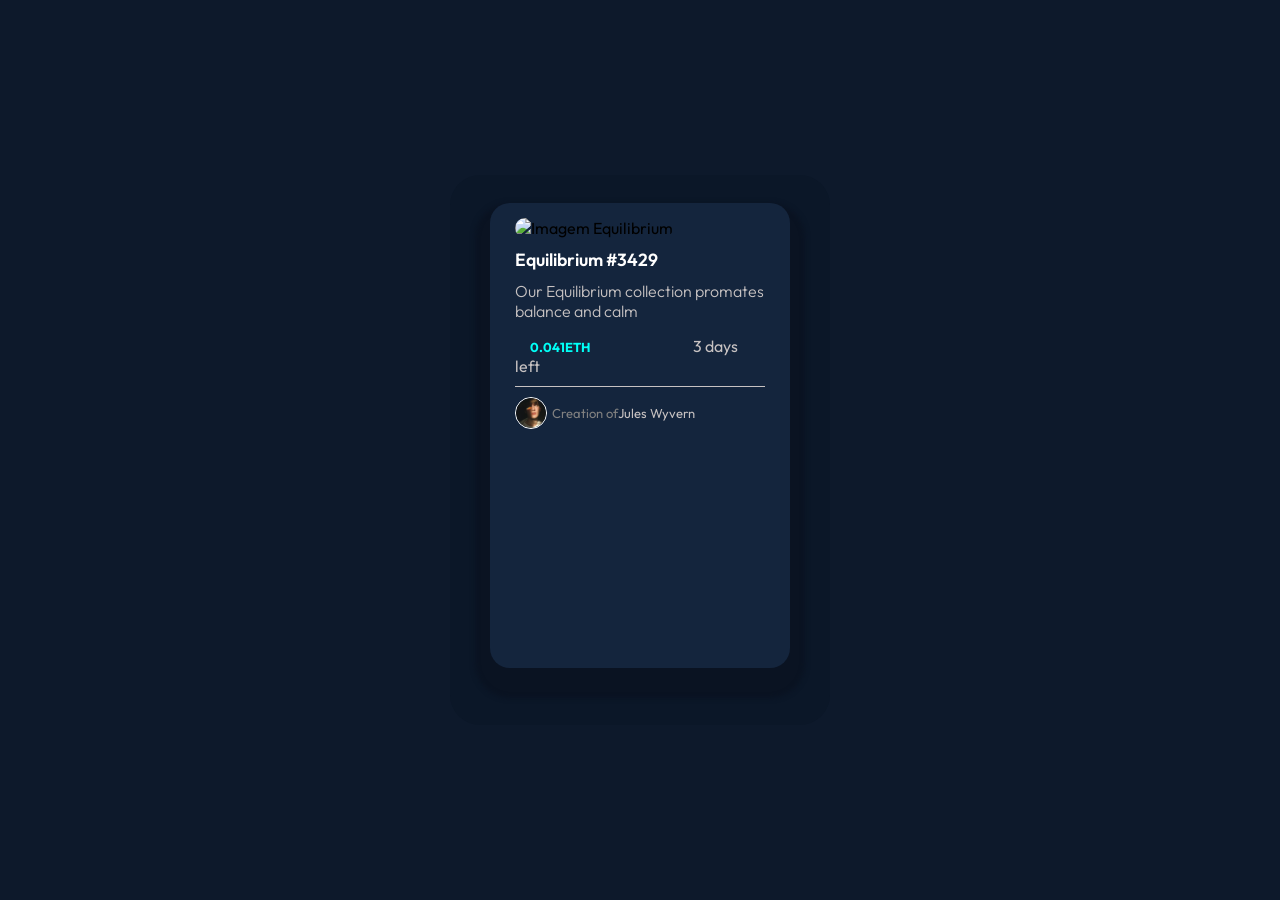
==== commit f2df1471: "Update index.html" ====
--- a/index.html
+++ b/index.html
@@ -24,10 +24,10 @@
 
                         <p id="bottom"><span id="left">0.041ETH</span><span id="right">3 days left</span></p>
 
-                        <p id="space-avatar"><img src="images/image-avatar.png" alt="Jules Wyvern" id="avatar"><span id="gray">Creation of</span> Jules Wyvern</p>
+                        <p id="space-avatar"><img src="image-avatar.png" alt="Jules Wyvern" id="avatar"><span id="gray">Creation of</span> Jules Wyvern</p>
                     </section>
                 </div>
             </div>
         </main>
     </body>
-</html>+</html>
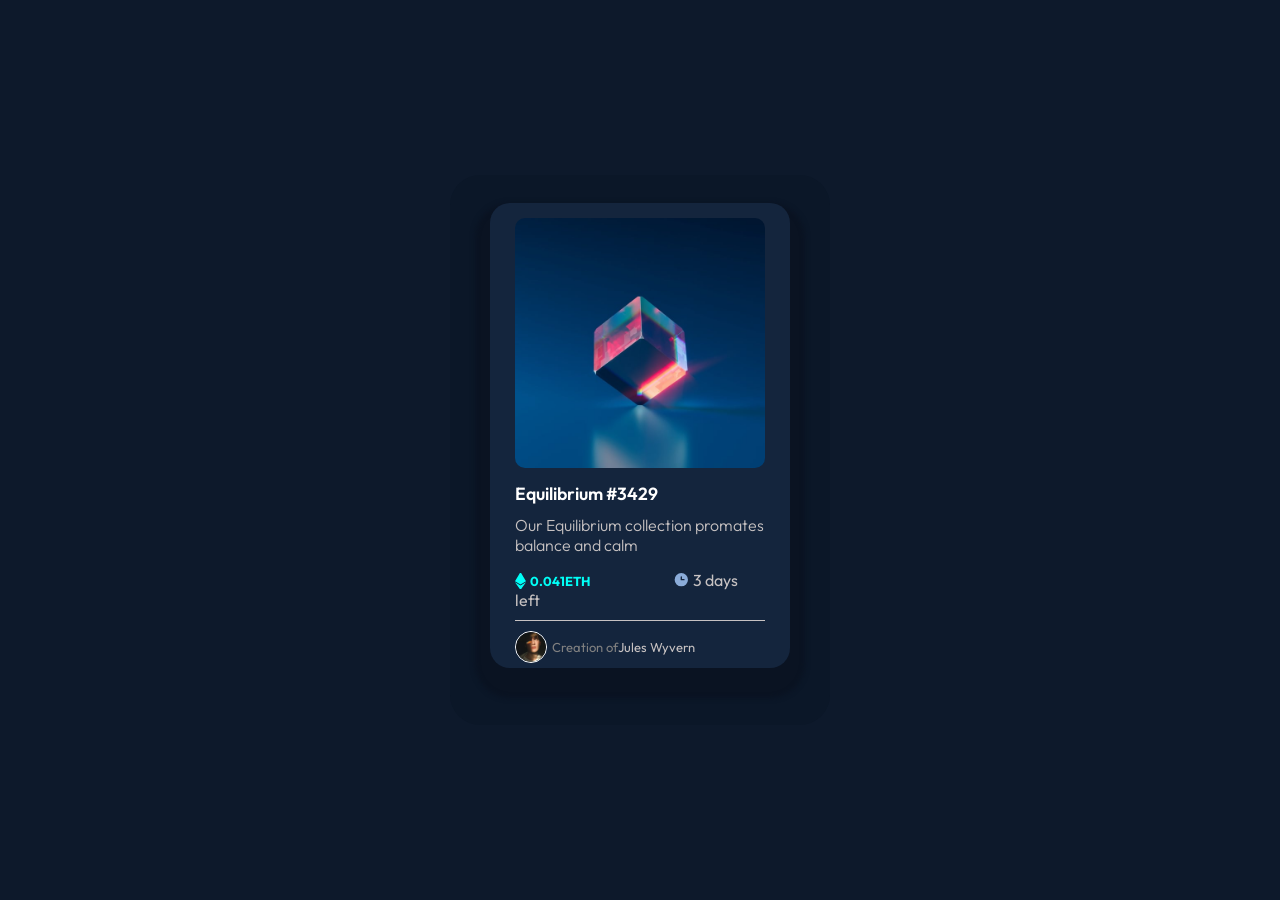
==== commit 4a35aa84: "Update index.html" ====
--- a/index.html
+++ b/index.html
@@ -16,7 +16,7 @@
             <div id="back-card">
                 <div id="card">
                     <section class="centralizar">
-                        <img src="images/image-equilibrium.jpg" alt="Imagem Equilibrium">
+                        <img src="image-equilibrium.jpg" alt="Imagem Equilibrium">
 
                         <h1>Equilibrium #3429</h1>
 
--- a/style.css
+++ b/style.css
@@ -71,14 +71,14 @@
     font-size: 13px;
     font-weight: bolder;
     color: hsl(178, 100%, 50%);
-    background: url(images/icon-ethereum.svg) no-repeat left;
+    background: url(icon-ethereum.svg) no-repeat left;
     padding-left: 15px;
 }
 
 #right{
     margin-left: 83px;
     padding-left: 20px;
-    background: url(images/icon-clock.svg) no-repeat left;
+    background: url(icon-clock.svg) no-repeat left;
 }
 
 #gray{
